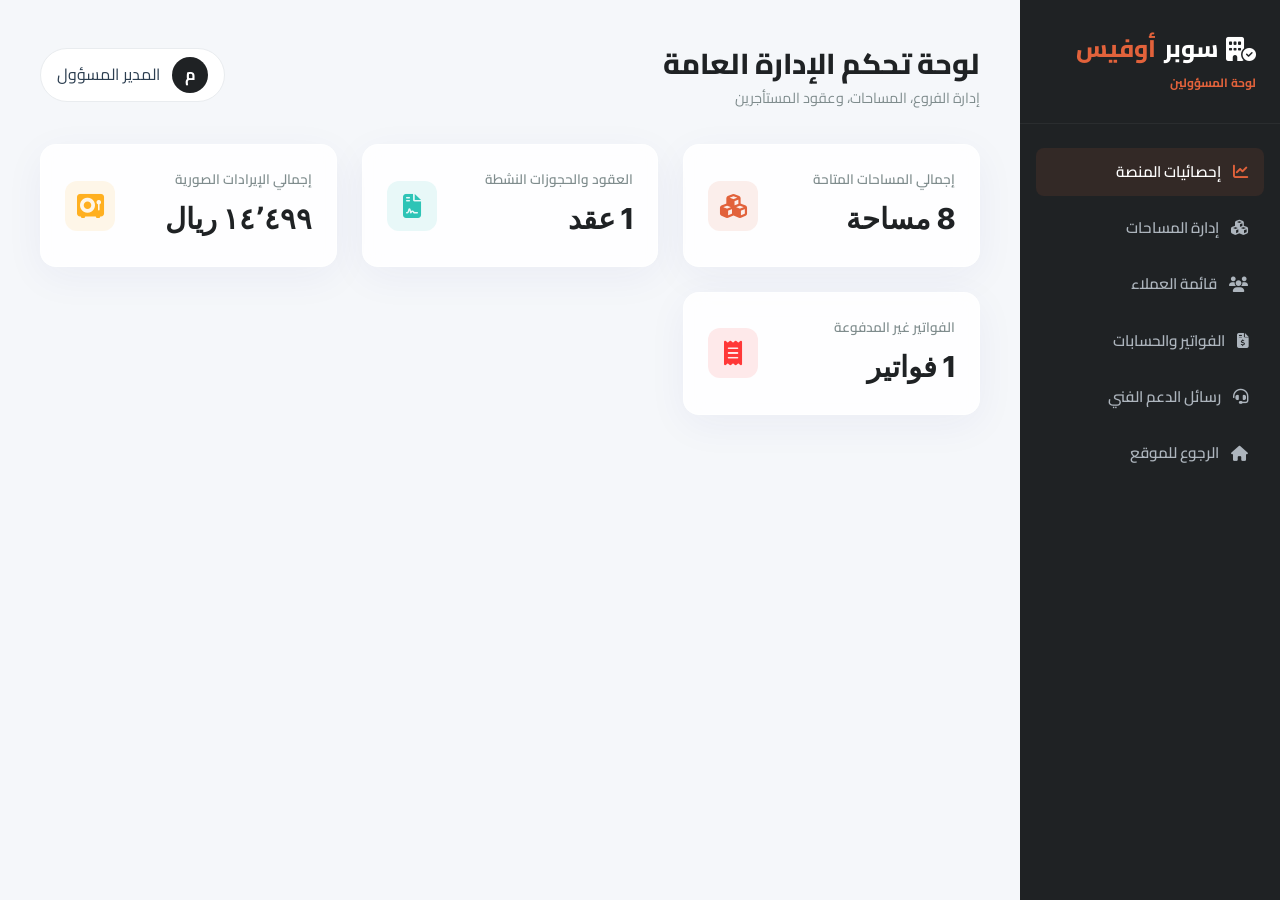
==== admin.html @ 2ca2e104 "Add files via upload" ====
<!DOCTYPE html>
<html lang="ar" dir="rtl">
<head>
    <meta charset="UTF-8">
    <meta name="viewport" content="width=device-width, initial-scale=1.0">
    <title>لوحة تحكم الإدارة | سوبر أوفيس</title>
    <!-- FontAwesome for Icons -->
    <link rel="stylesheet" href="https://cdnjs.cloudflare.com/ajax/libs/font-awesome/6.4.0/css/all.min.css">
    <!-- Custom Style Sheet -->
    <link rel="stylesheet" href="style.css">
</head>
<body>

    <div class="portal-container">
        <!-- Sidebar -->
        <aside class="sidebar">
            <div class="sidebar-brand">
                <a href="index.html" class="logo" style="color: var(--white);">
                    <i class="fa-solid fa-building-circle-check"></i>
                    سوبر <span style="color: var(--primary);">أوفيس</span>
                </a>
                <span style="font-size: 0.75rem; color: var(--primary); font-weight: 700; display: block; margin-top: 5px;">لوحة المسؤولين</span>
            </div>
            
            <div class="sidebar-menu">
                <div class="sidebar-link active" data-target="view-overview">
                    <i class="fa-solid fa-chart-line"></i>
                    <span>إحصائيات المنصة</span>
                </div>
                
                <div class="sidebar-link" data-target="view-spaces">
                    <i class="fa-solid fa-cubes"></i>
                    <span>إدارة المساحات</span>
                </div>
                
                <div class="sidebar-link" data-target="view-customers">
                    <i class="fa-solid fa-users"></i>
                    <span>قائمة العملاء</span>
                </div>
                
                <div class="sidebar-link" data-target="view-invoices">
                    <i class="fa-solid fa-file-invoice-dollar"></i>
                    <span>الفواتير والحسابات</span>
                </div>
                
                <div class="sidebar-link" data-target="view-support">
                    <i class="fa-solid fa-headset"></i>
                    <span>رسائل الدعم الفني</span>
                </div>
                
                <a href="index.html" class="sidebar-link">
                    <i class="fa-solid fa-house"></i>
                    <span>الرجوع للموقع</span>
                </a>
            </div>
        </aside>

        <!-- Main Content Area -->
        <main class="portal-content">
            <!-- Portal Header -->
            <header class="portal-header">
                <div class="portal-title">
                    <h1>لوحة تحكم الإدارة العامة</h1>
                    <p>إدارة الفروع، المساحات، وعقود المستأجرين</p>
                </div>
                
                <div class="user-profile-menu">
                    <div class="user-avatar" style="background-color: var(--dark-slate);">م</div>
                    <span>المدير المسؤول</span>
                </div>
            </header>

            <!-- VIEW: OVERVIEW -->
            <section class="portal-tab-view" id="view-overview">
                <!-- Stats Grid -->
                <div class="stats-grid">
                    <div class="glass-card stat-card">
                        <div class="stat-details">
                            <h5>إجمالي المساحات المتاحة</h5>
                            <h2 class="font-number" id="stat-total-spaces">0 مساحة</h2>
                        </div>
                        <div class="stat-icon primary">
                            <i class="fa-solid fa-cubes"></i>
                        </div>
                    </div>
                    
                    <div class="glass-card stat-card">
                        <div class="stat-details">
                            <h5>العقود والحجوزات النشطة</h5>
                            <h2 class="font-number" id="stat-active-bookings">0 عقد</h2>
                        </div>
                        <div class="stat-icon success">
                            <i class="fa-solid fa-file-contract"></i>
                        </div>
                    </div>
                    
                    <div class="glass-card stat-card">
                        <div class="stat-details">
                            <h5>إجمالي الإيرادات الصورية</h5>
                            <h2 class="font-number" id="stat-total-revenue">0 ريال</h2>
                        </div>
                        <div class="stat-icon warning">
                            <i class="fa-solid fa-vault"></i>
                        </div>
                    </div>
                    
                    <div class="glass-card stat-card">
                        <div class="stat-details">
                            <h5>الفواتير غير المدفوعة</h5>
                            <h2 class="font-number" id="stat-unpaid-count">0 فاتورة</h2>
                        </div>
                        <div class="stat-icon danger">
                            <i class="fa-solid fa-receipt"></i>
                        </div>
                    </div>
                </div>
            </section>

            <!-- VIEW: SPACES -->
            <section class="portal-tab-view" id="view-spaces" style="display: none;">
                <!-- Add New Space Form -->
                <div class="glass-card" style="margin-bottom: 30px;">
                    <h3><i class="fa-solid fa-circle-plus" style="color:var(--primary);"></i> إضافة مساحة أو مكتب جديد للفرع</h3>
                    <p style="color:var(--text-muted); font-size:0.9rem; margin-bottom:20px;">قم بإدخال بيانات المساحة وتحديد الفرع لتعرض فوراً للزوار لحجزها.</p>
                    
                    <form id="add-space-form">
                        <div style="display:grid; grid-template-columns: repeat(auto-fit, minmax(200px, 1fr)); gap:20px;">
                            <div class="form-group">
                                <label>اسم / رقم المكتب *</label>
                                <input type="text" class="form-control" id="space-name" placeholder="مثال: مكتب 10-A" required>
                            </div>
                            
                            <div class="form-group">
                                <label>الفرع التابع له *</label>
                                <select class="form-control" id="space-branch" required>
                                    <option value="1">فرع العارض</option>
                                    <option value="4">فرع السويدي</option>
                                    <option value="9">فرع الروضة</option>
                                </select>
                            </div>
                            
                            <div class="form-group">
                                <label>نوع المساحة *</label>
                                <select class="form-control" id="space-type" required>
                                    <option value="private-office">مكتب خاص</option>
                                    <option value="coworking-space">مساحة عمل مشترك</option>
                                    <option value="virtual-office">مكتب افتراضي</option>
                                    <option value="warehouse">مستودع</option>
                                </select>
                            </div>
                            
                            <div class="form-group">
                                <label>السعر بالريال *</label>
                                <input type="number" class="form-control font-number" id="space-price" placeholder="4500" required>
                            </div>
                            
                            <div class="form-group">
                                <label>دورة السعر *</label>
                                <select class="form-control" id="space-period" required>
                                    <option value="شهر">شهرياً</option>
                                    <option value="سنة">سنوياً</option>
                                    <option value="ساعة">بالساعة</option>
                                </select>
                            </div>
                            
                            <div class="form-group">
                                <label>سعة الأفراد *</label>
                                <input type="text" class="form-control" id="space-capacity" placeholder="مثال: 1 - 4 موظفين" required>
                            </div>
                        </div>
                        
                        <button type="submit" class="btn btn-primary" style="margin-top: 10px;"><i class="fa-solid fa-folder-plus"></i> إضافة المساحة وحفظها</button>
                    </form>
                </div>

                <!-- Existing Spaces List -->
                <div class="glass-card">
                    <h3 style="margin-bottom: 20px;">المساحات والمكاتب المسجلة حالياً</h3>
                    <div class="admin-spaces-grid" id="admin-spaces-grid-container">
                        <!-- Loaded dynamically -->
                    </div>
                </div>
            </section>

            <!-- VIEW: CUSTOMERS -->
            <section class="portal-tab-view" id="view-customers" style="display: none;">
                <div class="glass-card">
                    <h3>جدول عقود المستأجرين النشطة</h3>
                    <p style="color:var(--text-muted); font-size:0.9rem; margin-bottom:20px;">متابعة فترات العقود وتواريخ انتهائها وإجمالي قيمتها لكل عميل.</p>
                    
                    <div class="table-container">
                        <table class="custom-table">
                            <thead>
                                <tr>
                                    <th>رقم العقد</th>
                                    <th>العميل / الشركة</th>
                                    <th>نوع المساحة</th>
                                    <th>الفرع</th>
                                    <th>تاريخ البدء</th>
                                    <th>تاريخ الانتهاء</th>
                                    <th>إجمالي القيمة</th>
                                    <th>الحالة</th>
                                </tr>
                            </thead>
                            <tbody id="admin-bookings-table-body">
                                <!-- Loaded dynamically -->
                            </tbody>
                        </table>
                    </div>
                </div>
            </section>

            <!-- VIEW: INVOICES -->
            <section class="portal-tab-view" id="view-invoices" style="display: none;">
                <div class="glass-card">
                    <h3>إدارة فواتير العملاء</h3>
                    <p style="color:var(--text-muted); font-size:0.9rem; margin-bottom:20px;">عرض تقارير الفواتير المستحقة مع إمكانية تحويل الحالة يدوياً للدفع عند الاستلام نقداً.</p>
                    
                    <div class="table-container">
                        <table class="custom-table">
                            <thead>
                                <tr>
                                    <th>رقم الفاتورة</th>
                                    <th>العميل / الشركة</th>
                                    <th>البيان والتفاصيل</th>
                                    <th>القيمة المستحقة</th>
                                    <th>تاريخ الفاتورة</th>
                                    <th>تاريخ الاستحقاق</th>
                                    <th>الحالة</th>
                                    <th>الإجراء</th>
                                </tr>
                            </thead>
                            <tbody id="admin-invoices-table-body">
                                <!-- Loaded dynamically -->
                            </tbody>
                        </table>
                    </div>
                </div>
            </section>

            <!-- VIEW: SUPPORT -->
            <section class="portal-tab-view" id="view-support" style="display: none;">
                <div class="chat-wrapper">
                    <!-- Client Chat List -->
                    <div class="glass-card chat-sidebar">
                        <h4 style="margin-bottom: 15px;">استفسارات العملاء</h4>
                        <div id="admin-chat-list-container">
                            <!-- Loaded dynamically -->
                        </div>
                    </div>
                    
                    <!-- Selected Chat Window -->
                    <div class="chat-main">
                        <div class="chat-header">
                            <div class="user-avatar" style="background-color: var(--primary);"><i class="fa-solid fa-user"></i></div>
                            <div>
                                <h4 id="admin-chat-header-title">اختر عميل للرد على استفساره</h4>
                                <small id="admin-chat-header-subtitle">لا توجد محادثة نشطة حالياً</small>
                            </div>
                        </div>
                        
                        <div class="chat-messages" id="admin-chat-messages-container">
                            <p style="text-align:center; color:var(--text-muted); margin-top:20px;">يُرجى اختيار العميل من القائمة الجانبية للرد على طلباته.</p>
                        </div>
                        
                        <form id="admin-chat-send-form" class="chat-footer" style="display: none;">
                            <input type="text" class="form-control" id="admin-chat-input-text" placeholder="اكتب ردك هنا باسم الإدارة..." required autocomplete="off">
                            <button type="submit" class="btn btn-primary"><i class="fa-regular fa-paper-plane"></i> إرسال الرد</button>
                        </form>
                    </div>
                </div>
            </section>
        </main>
    </div>

    <!-- App Scripts Dependencies -->
    <script src="app.js"></script>
    <script>
        // Sidebar tab switching
        const sidebarLinks = document.querySelectorAll('.sidebar-link[data-target]');
        const tabViews = document.querySelectorAll('.portal-tab-view');
        
        let activeClientChatEmail = null;

        sidebarLinks.forEach(link => {
            link.addEventListener('click', function() {
                const target = this.getAttribute('data-target');
                switchTab(target);
            });
        });

        function switchTab(targetTabId) {
            sidebarLinks.forEach(link => {
                if (link.getAttribute('data-target') === targetTabId) {
                    link.classList.add('active');
                } else {
                    link.classList.remove('active');
                }
            });

            tabViews.forEach(view => {
                if (view.id === targetTabId) {
                    view.style.display = 'block';
                } else {
                    view.style.display = 'none';
                }
            });

            // Reload data
            if (targetTabId === 'view-overview') loadStatsOverview();
            if (targetTabId === 'view-spaces') loadSpacesList();
            if (targetTabId === 'view-customers') loadCustomersTable();
            if (targetTabId === 'view-invoices') loadInvoicesTable();
            if (targetTabId === 'view-support') loadSupportChats();
        }

        // Stats overview calculator
        function loadStatsOverview() {
            const spaces = DB.getSpaces();
            const bookings = DB.getBookings();
            const invoices = DB.getInvoices();
            
            const unpaid = invoices.filter(inv => inv.status === 'unpaid');
            const paid = invoices.filter(inv => inv.status === 'paid');
            const grossRevenue = paid.reduce((sum, inv) => sum + inv.amount, 0);

            document.getElementById('stat-total-spaces').textContent = `${spaces.length} مساحة`;
            document.getElementById('stat-active-bookings').textContent = `${bookings.length} عقد`;
            document.getElementById('stat-total-revenue').textContent = `${grossRevenue.toLocaleString('ar-SA')} ريال`;
            document.getElementById('stat-unpaid-count').textContent = `${unpaid.length} فواتير`;
        }

        // Add space form handler
        document.getElementById('add-space-form').addEventListener('submit', function(e) {
            e.preventDefault();
            
            const space = {
                name: document.getElementById('space-name').value.trim(),
                branchId: parseInt(document.getElementById('space-branch').value),
                type: document.getElementById('space-type').value,
                price: parseFloat(document.getElementById('space-price').value),
                pricePeriod: document.getElementById('space-period').value,
                capacity: document.getElementById('space-capacity').value.trim(),
                image: "https://superoffice.sa/uploads/offices/1721640105.webp" // Default dummy office image
            };

            DB.addSpace(space);
            alert(`تم إضافة المساحة "${space.name}" بنجاح وحفظها في قاعدة البيانات الصورية!`);
            
            // Clear inputs
            document.getElementById('space-name').value = '';
            document.getElementById('space-price').value = '';
            document.getElementById('space-capacity').value = '';
            
            loadSpacesList();
        });

        // Load spaces grid
        function loadSpacesList() {
            const spaces = DB.getSpaces();
            const branches = DB.getBranches();
            const container = document.getElementById('admin-spaces-grid-container');
            container.innerHTML = '';
            
            spaces.forEach(s => {
                const branchName = branches.find(b => b.id === s.branchId)?.name || 'فرع آخر';
                
                let typeName = s.type;
                if (s.type === 'private-office') typeName = 'مكتب خاص';
                if (s.type === 'coworking-space') typeName = 'عمل مشترك';
                if (s.type === 'virtual-office') typeName = 'مكتب افتراضي';
                if (s.type === 'warehouse') typeName = 'مستودع';
                
                const card = document.createElement('div');
                card.className = 'glass-card admin-space-card';
                card.innerHTML = `
                    <div class="delete-space-btn" onclick="deleteSpace('${s.id}')"><i class="fa-solid fa-trash-can"></i></div>
                    <img src="${s.image}" style="height:150px; width:100%; object-fit:cover; border-radius:10px; margin-bottom:15px;" alt="مكتب">
                    <h4 style="font-weight:700; margin-bottom:5px;">${s.name}</h4>
                    <p style="font-size:0.85rem; color:var(--text-muted); margin-bottom:10px;">
                        <i class="fa-solid fa-map-pin" style="color:var(--primary);"></i> ${branchName} | <i class="fa-solid fa-chair" style="color:var(--primary);"></i> ${s.capacity}
                    </p>
                    <div style="display:flex; justify-content:space-between; align-items:center;">
                        <span class="badge badge-success">${typeName}</span>
                        <strong class="font-number" style="color:var(--primary); font-size:1.1rem;">${s.price} ريال / ${s.pricePeriod}</strong>
                    </div>
                `;
                container.appendChild(card);
            });
        }

        window.deleteSpace = function(spaceId) {
            if (confirm('هل أنت متأكد من رغبتك في حذف هذا المكتب من فروع المنصة؟')) {
                DB.deleteSpace(spaceId);
                loadSpacesList();
            }
        };

        // Load Customers Contracts table
        function loadCustomersTable() {
            const bookings = DB.getBookings();
            const tbody = document.getElementById('admin-bookings-table-body');
            tbody.innerHTML = '';
            
            bookings.forEach(b => {
                const tr = document.createElement('tr');
                tr.innerHTML = `
                    <td class="font-number">${b.id}</td>
                    <td><strong>${b.clientName}</strong></td>
                    <td>${b.type}</td>
                    <td>${b.branch}</td>
                    <td class="font-number">${b.startDate}</td>
                    <td class="font-number">${b.endDate}</td>
                    <td class="font-number" style="font-weight:700;">${b.amount} ريال</td>
                    <td><span class="badge badge-success">${b.status}</span></td>
                `;
                tbody.appendChild(tr);
            });
        }

        // Load Invoices Overview table
        function loadInvoicesTable() {
            const invoices = DB.getInvoices();
            const tbody = document.getElementById('admin-invoices-table-body');
            tbody.innerHTML = '';
            
            invoices.forEach(inv => {
                const tr = document.createElement('tr');
                const isUnpaid = inv.status === 'unpaid';
                
                tr.innerHTML = `
                    <td class="font-number">${inv.id}</td>
                    <td><strong>${inv.clientName}</strong></td>
                    <td>${inv.type}</td>
                    <td class="font-number" style="font-weight:700;">${inv.amount} ريال</td>
                    <td class="font-number">${inv.date}</td>
                    <td class="font-number">${inv.dueDate}</td>
                    <td>
                        <span class="badge ${isUnpaid ? 'badge-danger' : 'badge-success'}">
                            ${isUnpaid ? 'غير مدفوعة' : 'مدفوعة'}
                        </span>
                    </td>
                    <td>
                        ${isUnpaid ? `<button class="btn btn-outline btn-sm" onclick="markPaid('${inv.id}')"><i class="fa-solid fa-check"></i> تأكيد السداد</button>` : `<span style="color:var(--success); font-weight:600;"><i class="fa-solid fa-circle-check"></i> مدفوعة بالكامل</span>`}
                    </td>
                `;
                tbody.appendChild(tr);
            });
        }

        window.markPaid = function(invoiceId) {
            DB.updateInvoiceStatus(invoiceId, 'paid');
            alert(`تم تحويل حالة الفاتورة ${invoiceId} بنجاح إلى مدفوعة!`);
            loadInvoicesTable();
        };

        // Support chats logic
        const chatListContainer = document.getElementById('admin-chat-list-container');
        const chatMessagesContainer = document.getElementById('admin-chat-messages-container');
        const chatSendForm = document.getElementById('admin-chat-send-form');
        const chatInputText = document.getElementById('admin-chat-input-text');
        const chatHeaderTitle = document.getElementById('admin-chat-header-title');
        const chatHeaderSubtitle = document.getElementById('admin-chat-header-subtitle');

        function loadSupportChats() {
            const chats = DB.getChats();
            chatListContainer.innerHTML = '';
            
            chats.forEach(chat => {
                const item = document.createElement('div');
                item.className = `chat-user-item ${activeClientChatEmail === chat.clientEmail ? 'active' : ''}`;
                item.onclick = () => selectChat(chat.clientEmail, chat.clientName);
                
                const lastMsg = chat.messages[chat.messages.length - 1];
                const textPreview = lastMsg ? lastMsg.text : 'لا توجد رسائل';
                
                item.innerHTML = `
                    <div class="user-avatar" style="background-color: var(--primary); color:white;">${chat.clientName.charAt(0)}</div>
                    <div class="chat-user-info">
                        <h4>${chat.clientName}</h4>
                        <p>${textPreview}</p>
                    </div>
                `;
                chatListContainer.appendChild(item);
            });
        }

        function selectChat(email, name) {
            activeClientChatEmail = email;
            chatHeaderTitle.textContent = name;
            chatHeaderSubtitle.innerHTML = `<span style="color:var(--success); font-weight:600;"><i class="fa-solid fa-circle"></i> متصل للتراسل</span>`;
            chatSendForm.style.display = 'flex';
            
            loadSupportChats(); // rerender sidebar list to reflect active class
            renderChatMessages();
        }

        function renderChatMessages() {
            const chats = DB.getChats();
            const chat = chats.find(c => c.clientEmail === activeClientChatEmail);
            
            chatMessagesContainer.innerHTML = '';
            
            if (!chat || chat.messages.length === 0) return;
            
            chat.messages.forEach(msg => {
                const bubble = document.createElement('div');
                // sender is admin -> sent, client -> received (since we are admin now!)
                bubble.className = `chat-bubble ${msg.sender === 'admin' ? 'sent' : 'received'}`;
                
                const timeFormatted = new Date(msg.time).toLocaleTimeString('ar-SA', { hour: '2-digit', minute: '2-digit' });
                bubble.innerHTML = `
                    <span>${msg.text}</span>
                    <span class="chat-time">${timeFormatted}</span>
                `;
                chatMessagesContainer.appendChild(bubble);
            });
            
            chatMessagesContainer.scrollTop = chatMessagesContainer.scrollHeight;
        }

        chatSendForm.addEventListener('submit', function(e) {
            e.preventDefault();
            const text = chatInputText.value.trim();
            if (!text || !activeClientChatEmail) return;
            
            DB.sendChatMessage(activeClientChatEmail, text, 'admin');
            chatInputText.value = '';
            renderChatMessages();
            loadSupportChats();
        });

        // Initial Load
        loadStatsOverview();
    </script>
</body>
</html>
---- style.css ----
/* Cairo and Inter Font Import */
@import url('https://fonts.googleapis.com/css2?family=Cairo:wght@300;400;600;700;800&family=Inter:wght@300;400;500;600;700&display=swap');

/* CSS Variables */
:root {
    --primary: #E2623B;
    --primary-hover: #C54E28;
    --dark-slate: #1F2224;
    --dark-matte: #151819;
    --light-bg: #F5F7FA;
    --white: #FFFFFF;
    --grey-50: #FAFBFB;
    --grey-100: #F1F3F5;
    --grey-200: #E9ECEF;
    --grey-300: #DEE2E6;
    --grey-500: #ADB5BD;
    --grey-700: #495057;
    --text-main: #2C3E50;
    --text-muted: #7F8C8D;
    
    /* Availability status colors */
    --success: #2EC4B6;
    --success-bg: rgba(46, 196, 182, 0.1);
    --danger: #FF3838;
    --danger-bg: rgba(255, 56, 56, 0.1);
    --warning: #FFB020;
    --warning-bg: rgba(255, 176, 32, 0.1);
    
    /* Glassmorphism Styles */
    --glass-bg: rgba(255, 255, 255, 0.85);
    --glass-border: rgba(255, 255, 255, 0.5);
    --glass-shadow: 0 10px 40px 0 rgba(31, 38, 135, 0.05);
    
    /* Advanced shadow & glowing styles */
    --card-shadow: 0 8px 30px rgba(0, 0, 0, 0.03);
    --primary-glow: 0 0 20px rgba(226, 98, 59, 0.2);
    --transition: all 0.4s cubic-bezier(0.16, 1, 0.3, 1);
}

/* Reset and Global Styles */
* {
    margin: 0;
    padding: 0;
    box-sizing: border-box;
    font-family: 'Cairo', 'Inter', sans-serif;
}

body {
    background-color: var(--light-bg);
    color: var(--text-main);
    line-height: 1.6;
    overflow-x: hidden;
}

a {
    text-decoration: none;
    color: inherit;
    transition: var(--transition);
}

ul {
    list-style: none;
}

img {
    max-width: 100%;
    height: auto;
    display: block;
}

/* Typography Helpers */
.font-number {
    font-family: 'Inter', sans-serif;
}

/* Container */
.container {
    width: 100%;
    max-width: 1200px;
    margin: 0 auto;
    padding: 0 20px;
}

/* Glassmorphism Card Style */
.glass-card {
    background: var(--glass-bg);
    backdrop-filter: blur(12px);
    -webkit-backdrop-filter: blur(12px);
    border: 1px solid var(--glass-border);
    box-shadow: var(--glass-shadow);
    border-radius: 16px;
    padding: 24px;
    transition: var(--transition);
    position: relative;
    overflow: hidden;
}

.glass-card::before {
    content: '';
    position: absolute;
    top: 0;
    right: 0;
    width: 100%;
    height: 3px;
    background: linear-gradient(90deg, transparent, var(--primary), transparent);
    transform: translateX(100%);
    transition: var(--transition);
}

.glass-card:hover::before {
    transform: translateX(-100%);
}

.glass-card:hover {
    transform: translateY(-8px);
    box-shadow: 0 20px 45px 0 rgba(31, 38, 135, 0.08);
    border-color: rgba(226, 98, 59, 0.15);
}

/* Buttons */
.btn {
    display: inline-flex;
    align-items: center;
    justify-content: center;
    padding: 12px 24px;
    border-radius: 10px;
    font-weight: 600;
    cursor: pointer;
    transition: var(--transition);
    border: none;
    font-size: 0.95rem;
    gap: 8px;
    position: relative;
    overflow: hidden;
}

.btn-primary {
    background-color: var(--primary);
    color: var(--white);
    box-shadow: var(--primary-glow);
}

.btn-primary:hover {
    background-color: var(--primary-hover);
    transform: translateY(-2px);
    box-shadow: 0 10px 25px rgba(226, 98, 59, 0.35);
}

.btn-outline {
    background-color: transparent;
    color: var(--primary);
    border: 2px solid var(--primary);
}

.btn-outline:hover {
    background-color: var(--primary);
    color: var(--white);
    transform: translateY(-2px);
    box-shadow: var(--primary-glow);
}

.btn-sm {
    padding: 8px 16px;
    font-size: 0.85rem;
    border-radius: 8px;
}

.btn-danger {
    background-color: var(--danger);
    color: var(--white);
}

.btn-danger:hover {
    background-color: #d62828;
}

/* Input Fields */
.form-group {
    margin-bottom: 20px;
}

.form-group label {
    display: block;
    margin-bottom: 8px;
    font-weight: 600;
    font-size: 0.9rem;
    color: var(--dark-slate);
}

.form-control {
    width: 100%;
    padding: 12px 16px;
    border-radius: 10px;
    border: 1px solid var(--grey-300);
    background-color: var(--white);
    color: var(--text-main);
    font-size: 0.95rem;
    transition: var(--transition);
}

.form-control:focus {
    outline: none;
    border-color: var(--primary);
    box-shadow: 0 0 0 3px rgba(226, 98, 59, 0.15);
}

/* Badges */
.badge {
    display: inline-flex;
    align-items: center;
    padding: 4px 10px;
    border-radius: 20px;
    font-size: 0.8rem;
    font-weight: 700;
    gap: 5px;
}

.badge-success {
    background-color: var(--success-bg);
    color: var(--success);
}

.badge-danger {
    background-color: var(--danger-bg);
    color: var(--danger);
}

.badge-warning {
    background-color: var(--warning-bg);
    color: var(--warning);
}

/* ==================== Public Website Styles ==================== */

/* Header / Navigation */
.main-header {
    background-color: rgba(255, 255, 255, 0.9);
    backdrop-filter: blur(10px);
    border-bottom: 1px solid var(--grey-200);
    position: sticky;
    top: 0;
    z-index: 1000;
    box-shadow: 0 2px 15px rgba(0,0,0,0.02);
}

.nav-container {
    display: flex;
    justify-content: space-between;
    align-items: center;
    height: 80px;
}

.logo {
    font-size: 1.5rem;
    font-weight: 800;
    color: var(--dark-slate);
    display: flex;
    align-items: center;
    gap: 8px;
}

.logo span {
    color: var(--primary);
}

.nav-menu {
    display: flex;
    align-items: center;
    gap: 30px;
}

.nav-item {
    font-weight: 600;
    font-size: 0.95rem;
    color: var(--text-main);
    padding: 8px 0;
    border-bottom: 2px solid transparent;
}

.nav-item:hover, .nav-item.active {
    color: var(--primary);
    border-bottom-color: var(--primary);
}

.nav-actions {
    display: flex;
    align-items: center;
    gap: 15px;
}

/* Mobile Nav Toggle */
.mobile-nav-toggle {
    display: none;
    font-size: 1.5rem;
    cursor: pointer;
    color: var(--dark-slate);
}

/* Hero Section */
.hero-section {
    padding: 120px 0 80px 0;
    background: radial-gradient(circle at 10% 20%, rgba(226, 98, 59, 0.06) 0%, rgba(255, 255, 255, 0) 90%);
    position: relative;
    overflow: hidden;
}

.hero-grid {
    display: grid;
    grid-template-columns: 1.1fr 0.9fr;
    gap: 40px;
    align-items: center;
}

.hero-content h1 {
    font-size: 3.2rem;
    font-weight: 800;
    line-height: 1.25;
    color: var(--dark-slate);
    margin-bottom: 20px;
}

.hero-content h1 span {
    color: var(--primary);
}

.hero-content p {
    font-size: 1.15rem;
    color: var(--text-muted);
    margin-bottom: 35px;
    max-width: 550px;
}

.hero-btns {
    display: flex;
    gap: 15px;
}

.hero-image-wrapper {
    position: relative;
    border-radius: 24px;
    overflow: hidden;
    box-shadow: 0 30px 60px rgba(0,0,0,0.08);
    border: 4px solid var(--white);
}

.hero-image-wrapper img {
    width: 100%;
    height: 420px;
    object-fit: cover;
    transition: var(--transition);
}

.hero-image-wrapper:hover img {
    transform: scale(1.05);
}

/* Section Title */
.sec-title {
    text-align: center;
    margin-bottom: 60px;
}

.sec-title h6 {
    color: var(--primary);
    font-size: 1.05rem;
    font-weight: 700;
    text-transform: uppercase;
    letter-spacing: 1.5px;
    margin-bottom: 10px;
}

.sec-title h2 {
    font-size: 2.4rem;
    font-weight: 800;
    color: var(--dark-slate);
}

/* About Us Section */
.about-section {
    padding: 80px 0;
    background-color: var(--white);
}

.about-grid {
    display: grid;
    grid-template-columns: 1fr 1fr;
    gap: 60px;
    align-items: center;
}

.about-features {
    display: grid;
    grid-template-columns: 1fr 1fr;
    gap: 20px;
    margin-top: 30px;
}

.about-feature-item {
    display: flex;
    align-items: center;
    gap: 12px;
    font-weight: 600;
    color: var(--dark-slate);
}

.about-feature-item i {
    color: var(--primary);
    font-size: 1.2rem;
}

/* Achievements Section */
.achievements-section {
    padding: 80px 0;
    background: linear-gradient(135deg, var(--dark-slate) 0%, var(--dark-matte) 100%);
    color: var(--white);
}

.achievements-grid {
    display: grid;
    grid-template-columns: repeat(auto-fit, minmax(220px, 1fr));
    gap: 30px;
}

.achievement-card {
    text-align: center;
    padding: 40px 20px;
    background: rgba(255, 255, 255, 0.03);
    border: 1px solid rgba(255, 255, 255, 0.06);
    border-radius: 20px;
    transition: var(--transition);
}

.achievement-card:hover {
    transform: translateY(-8px);
    background: rgba(255, 255, 255, 0.05);
    border-color: rgba(226, 98, 59, 0.3);
    box-shadow: 0 15px 40px rgba(0,0,0,0.2);
}

.achievement-icon {
    font-size: 2.2rem;
    color: var(--primary);
    margin-bottom: 15px;
    display: inline-block;
    text-shadow: 0 0 10px rgba(226, 98, 59, 0.3);
}

.achievement-number {
    font-size: 2.8rem;
    font-weight: 800;
    line-height: 1;
    margin-bottom: 10px;
    color: var(--white);
}

.achievement-card h4 {
    font-size: 1.15rem;
    font-weight: 700;
    margin-bottom: 5px;
}

.achievement-card p {
    color: var(--grey-500);
    font-size: 0.85rem;
}

/* Client Logo Slider Section */
.logo-slider-section {
    padding: 50px 0;
    background-color: var(--white);
    border-top: 1px solid var(--grey-100);
    border-bottom: 1px solid var(--grey-100);
}

.logo-slider {
    overflow: hidden;
    white-space: nowrap;
    position: relative;
    width: 100%;
}

.logo-slider::before, .logo-slider::after {
    content: "";
    height: 100%;
    position: absolute;
    width: 100px;
    z-index: 2;
    pointer-events: none;
}

.logo-slider::before {
    left: 0;
    background: linear-gradient(to right, rgba(255,255,255,1) 0%, rgba(255,255,255,0) 100%);
}

.logo-slider::after {
    right: 0;
    background: linear-gradient(to left, rgba(255,255,255,1) 0%, rgba(255,255,255,0) 100%);
}

.logo-slide-track {
    display: inline-flex;
    gap: 80px;
    align-items: center;
    animation: scrollLogos 25s linear infinite;
    width: max-content;
}

@keyframes scrollLogos {
    0% { transform: translateX(0); }
    100% { transform: translateX(50%); }
}

.logo-item {
    display: flex;
    align-items: center;
    justify-content: center;
    width: 140px;
    height: 60px;
    transition: var(--transition);
}

.logo-item:hover {
    transform: scale(1.05);
}

.logo-item i {
    font-size: 1.8rem;
}

/* ==================== Logo Img Styles ==================== */
.logo-img {
    max-height: 100%;
    max-width: 100%;
    object-fit: contain;
    filter: grayscale(100%) brightness(0.9);
    opacity: 0.6;
    transition: var(--transition);
}

.logo-item:hover .logo-img {
    filter: grayscale(0%) brightness(1);
    opacity: 1;
    transform: scale(1.08);
}

/* ==================== Branches Section Styles ==================== */
.branches-grid {
    display: grid;
    grid-template-columns: repeat(auto-fit, minmax(320px, 1fr));
    gap: 30px;
    margin-bottom: 50px;
    clear: both;
}

.branch-card {
    padding: 0;
    overflow: hidden;
    background: var(--white);
    border-radius: 16px;
    box-shadow: var(--card-shadow);
}

.branch-img {
    height: 220px;
    width: 100%;
    object-fit: cover;
    transition: var(--transition);
}

.branch-card:hover .branch-img {
    transform: scale(1.05);
}

.branch-info {
    padding: 24px;
}

.branch-info h3 {
    font-size: 1.3rem;
    font-weight: 800;
    margin-bottom: 15px;
    color: var(--dark-slate);
}

.branch-detail {
    display: flex;
    align-items: flex-start;
    gap: 12px;
    color: var(--text-muted);
    font-size: 0.9rem;
    margin-bottom: 12px;
}

.branch-detail i {
    color: var(--primary);
    margin-top: 4px;
}

.branch-map {
    width: 100%;
    height: 180px;
    border: none;
    border-radius: 10px;
    margin-top: 15px;
}

/* Search and Filters Layout */
.search-section {
    padding: 80px 0;
}

.search-layout {
    display: grid;
    grid-template-columns: 300px 1fr;
    gap: 40px;
}

.search-filters-box {
    height: fit-content;
    position: sticky;
    top: 100px;
}

.filters-header {
    display: flex;
    justify-content: space-between;
    align-items: center;
    margin-bottom: 25px;
    border-bottom: 1px solid var(--grey-200);
    padding-bottom: 15px;
}

.filters-header h3 {
    font-size: 1.2rem;
    font-weight: 700;
}

.filters-header span {
    color: var(--primary);
    font-size: 0.85rem;
    font-weight: 600;
    cursor: pointer;
}

.filter-group {
    margin-bottom: 25px;
}

.filter-group h4 {
    font-size: 0.95rem;
    font-weight: 700;
    margin-bottom: 12px;
    color: var(--dark-slate);
}

.filter-checkbox-list {
    display: flex;
    flex-direction: column;
    gap: 10px;
}

.filter-checkbox-label {
    display: flex;
    align-items: center;
    gap: 10px;
    font-size: 0.9rem;
    color: var(--text-main);
    cursor: pointer;
}

.filter-checkbox-label input {
    width: 16px;
    height: 16px;
    accent-color: var(--primary);
}

.search-results-header {
    display: flex;
    justify-content: space-between;
    align-items: center;
    margin-bottom: 30px;
}

.search-results-grid {
    display: grid;
    grid-template-columns: repeat(auto-fit, minmax(280px, 1fr));
    gap: 25px;
}

.space-search-card {
    padding: 0;
    overflow: hidden;
    display: flex;
    flex-direction: column;
    height: 100%;
}

.space-card-img-wrapper {
    position: relative;
    height: 180px;
}

.space-card-img-wrapper img {
    width: 100%;
    height: 100%;
    object-fit: cover;
}

.space-card-status-badge {
    position: absolute;
    top: 15px;
    right: 15px;
}

.space-card-body {
    padding: 20px;
    flex-grow: 1;
    display: flex;
    flex-direction: column;
}

.space-card-body h3 {
    font-size: 1.15rem;
    font-weight: 700;
    margin-bottom: 8px;
    color: var(--dark-slate);
}

.space-card-meta {
    display: flex;
    align-items: center;
    gap: 15px;
    color: var(--text-muted);
    font-size: 0.85rem;
    margin-bottom: 15px;
}

.space-card-meta-item {
    display: flex;
    align-items: center;
    gap: 6px;
}

.space-card-meta-item i {
    color: var(--primary);
}

.space-card-price-row {
    display: flex;
    justify-content: space-between;
    align-items: center;
    margin-top: auto;
    border-top: 1px solid var(--grey-100);
    padding-top: 15px;
}

.space-card-price {
    font-size: 1.2rem;
    font-weight: 800;
    color: var(--primary);
}

.space-card-price span {
    font-size: 0.8rem;
    color: var(--text-muted);
    font-weight: 500;
}

/* ==================== FAQ Accordion Styles ==================== */
.faq-section {
    padding: 80px 0;
}

.faq-container {
    max-width: 800px;
    margin: 0 auto;
}

.accordion-item.glass-card {
    padding: 0;
    margin-bottom: 18px;
    border-radius: 14px;
    border: 1px solid var(--grey-200);
}

.accordion-item:hover {
    border-color: rgba(226, 98, 59, 0.25);
    box-shadow: 0 12px 25px rgba(0, 0, 0, 0.05);
    transform: translateY(-2px);
}

.accordion-title {
    display: flex;
    justify-content: space-between;
    align-items: center;
    padding: 20px 24px;
    cursor: pointer;
    font-size: 1.05rem;
    font-weight: 700;
    color: var(--dark-slate);
    transition: var(--transition);
    user-select: none;
}

.accordion-title i {
    font-size: 0.95rem;
    color: var(--text-muted);
    transition: transform 0.3s cubic-bezier(0.16, 1, 0.3, 1);
}

.accordion-item.active {
    border-color: rgba(226, 98, 59, 0.4);
    box-shadow: 0 15px 35px rgba(226, 98, 59, 0.08);
}

.accordion-item.active .accordion-title {
    color: var(--primary);
    background-color: rgba(226, 98, 59, 0.02);
}

.accordion-item.active .accordion-title i {
    color: var(--primary);
    transform: rotate(180deg);
}

.accordion-content {
    max-height: 0;
    opacity: 0;
    overflow: hidden;
    transition: max-height 0.4s cubic-bezier(0.16, 1, 0.3, 1), opacity 0.3s ease;
    background-color: var(--white);
    padding: 0 24px;
}

.accordion-item.active .accordion-content {
    max-height: 200px; /* arbitrary height to slide down */
    opacity: 1;
    padding: 0 24px 24px 24px;
}

.accordion-content p {
    font-size: 0.95rem;
    color: var(--text-main);
    line-height: 1.7;
    border-top: 1px dashed var(--grey-200);
    padding-top: 15px;
}

/* ==================== Premium Footer Styles ==================== */
.main-footer {
    background-color: var(--dark-slate);
    color: var(--grey-300);
    position: relative;
    overflow: hidden;
    padding-top: 80px;
    border-top: 4px solid var(--primary);
}

.main-footer::before {
    content: '';
    position: absolute;
    top: 0;
    left: 0;
    right: 0;
    height: 150px;
    background: linear-gradient(180deg, rgba(226, 98, 59, 0.05) 0%, transparent 100%);
    pointer-events: none;
}

.footer-grid {
    display: grid;
    grid-template-columns: 1.5fr 1fr 1fr;
    gap: 50px;
    margin-bottom: 60px;
}

.footer-widget h3 {
    color: var(--white);
    font-size: 1.3rem;
    font-weight: 800;
    margin-bottom: 25px;
    position: relative;
    display: inline-block;
    padding-bottom: 10px;
}

.footer-widget h3::after {
    content: '';
    position: absolute;
    bottom: 0;
    right: 0;
    width: 40px;
    height: 3px;
    background-color: var(--primary);
    border-radius: 2px;
}

.footer-widget p {
    color: var(--grey-500);
    font-size: 0.95rem;
    line-height: 1.8;
}

.footer-social-icons {
    margin-top: 25px;
    display: flex;
    gap: 12px;
}

.footer-social-link {
    width: 42px;
    height: 42px;
    border-radius: 50%;
    background-color: rgba(255, 255, 255, 0.05);
    border: 1px solid rgba(255, 255, 255, 0.1);
    color: var(--grey-300);
    display: flex;
    align-items: center;
    justify-content: center;
    font-size: 1.1rem;
    transition: var(--transition);
}

.footer-social-link:hover {
    background-color: var(--primary);
    color: var(--white);
    border-color: var(--primary);
    transform: translateY(-3px);
    box-shadow: var(--primary-glow);
}

.footer-links {
    display: flex;
    flex-direction: column;
    gap: 15px;
}

.footer-links li a {
    color: var(--grey-500);
    font-size: 0.95rem;
    display: inline-flex;
    align-items: center;
    gap: 8px;
    transition: var(--transition);
}

.footer-links li a::before {
    content: '\f104'; /* FontAwesome Angle Left */
    font-family: 'Font Awesome 6 Free';
    font-weight: 900;
    font-size: 0.8rem;
    color: var(--grey-500);
    transition: var(--transition);
}

.footer-links li a:hover {
    color: var(--primary);
    transform: translateX(-5px);
}

.footer-links li a:hover::before {
    color: var(--primary);
}

.footer-contact {
    display: flex;
    flex-direction: column;
    gap: 20px;
}

.footer-contact-item {
    display: flex;
    align-items: flex-start;
    gap: 15px;
}

.footer-contact-item i {
    width: 36px;
    height: 36px;
    border-radius: 8px;
    background-color: rgba(226, 98, 59, 0.1);
    color: var(--primary);
    display: flex;
    align-items: center;
    justify-content: center;
    font-size: 1rem;
    flex-shrink: 0;
}

.footer-contact-text h5 {
    color: var(--white);
    font-size: 0.85rem;
    font-weight: 700;
    margin-bottom: 4px;
}

.footer-contact-text span, .footer-contact-text a {
    color: var(--grey-500);
    font-size: 0.9rem;
    transition: var(--transition);
}

.footer-contact-text a:hover {
    color: var(--primary);
}

.footer-bottom {
    border-top: 1px solid rgba(255, 255, 255, 0.05);
    padding: 30px 0;
    text-align: center;
}

.footer-bottom p {
    color: var(--grey-500);
    font-size: 0.9rem;
}

@media (max-width: 768px) {
    .footer-grid {
        grid-template-columns: 1fr;
        gap: 40px;
    }
}

/* ==================== Portals Layout (Client & Admin) ==================== */

.portal-container {
    display: flex;
    min-height: 100vh;
}

/* Sidebar */
.sidebar {
    width: 260px;
    background-color: var(--dark-slate);
    color: var(--grey-500);
    display: flex;
    flex-direction: column;
    position: fixed;
    top: 0;
    bottom: 0;
    right: 0;
    z-index: 100;
    transition: var(--transition);
}

.sidebar-brand {
    padding: 30px 24px;
    border-bottom: 1px solid rgba(255,255,255,0.05);
}

.sidebar-brand .logo {
    color: var(--white) !important;
}

.sidebar-menu {
    padding: 24px 16px;
    flex-grow: 1;
    display: flex;
    flex-direction: column;
    gap: 8px;
}

.sidebar-link {
    display: flex;
    align-items: center;
    gap: 12px;
    padding: 12px 16px;
    border-radius: 8px;
    font-weight: 600;
    font-size: 0.95rem;
    color: var(--grey-500);
    transition: var(--transition);
    cursor: pointer;
}

.sidebar-link:hover, .sidebar-link.active {
    background-color: rgba(226, 98, 59, 0.1);
    color: var(--white);
}

.sidebar-link.active i {
    color: var(--primary);
}

.sidebar-logout {
    margin-top: auto;
    border-top: 1px solid rgba(255,255,255,0.05);
    padding-top: 15px;
}

/* Main Content Area */
.portal-content {
    margin-right: 260px;
    flex-grow: 1;
    padding: 40px;
    background-color: var(--light-bg);
    min-height: 100vh;
    transition: var(--transition);
}

/* Header inside portal */
.portal-header {
    display: flex;
    justify-content: space-between;
    align-items: center;
    margin-bottom: 35px;
}

.portal-title h1 {
    font-size: 1.8rem;
    font-weight: 800;
    color: var(--dark-slate);
}

.portal-title p {
    font-size: 0.9rem;
    color: var(--text-muted);
}

.user-profile-menu {
    display: flex;
    align-items: center;
    gap: 12px;
    background-color: var(--white);
    padding: 8px 16px;
    border-radius: 30px;
    border: 1px solid var(--grey-200);
}

.user-avatar {
    width: 36px;
    height: 36px;
    border-radius: 50%;
    background-color: var(--primary);
    color: var(--white);
    display: flex;
    align-items: center;
    justify-content: center;
    font-weight: 700;
}

/* Grid of widgets / Stats Cards */
.stats-grid {
    display: grid;
    grid-template-columns: repeat(auto-fit, minmax(240px, 1fr));
    gap: 25px;
    margin-bottom: 40px;
}

.stat-card {
    display: flex;
    align-items: center;
    justify-content: space-between;
}

.stat-details h5 {
    color: var(--text-muted);
    font-size: 0.85rem;
    font-weight: 600;
    margin-bottom: 5px;
}

.stat-details h2 {
    font-size: 1.8rem;
    font-weight: 800;
    color: var(--dark-slate);
}

.stat-icon {
    width: 50px;
    height: 50px;
    border-radius: 12px;
    display: flex;
    align-items: center;
    justify-content: center;
    font-size: 1.5rem;
}

.stat-icon.primary {
    background-color: rgba(226, 98, 59, 0.1);
    color: var(--primary);
}

.stat-icon.success {
    background-color: var(--success-bg);
    color: var(--success);
}

.stat-icon.warning {
    background-color: var(--warning-bg);
    color: var(--warning);
}

.stat-icon.danger {
    background-color: var(--danger-bg);
    color: var(--danger);
}

/* Custom Table Design */
.table-container {
    overflow-x: auto;
    margin-top: 15px;
}

.custom-table {
    width: 100%;
    border-collapse: collapse;
    text-align: right;
}

.custom-table th {
    background-color: var(--grey-100);
    color: var(--dark-slate);
    font-weight: 700;
    font-size: 0.85rem;
    padding: 14px 20px;
    border-bottom: 2px solid var(--grey-200);
}

.custom-table td {
    padding: 16px 20px;
    border-bottom: 1px solid var(--grey-200);
    font-size: 0.9rem;
    color: var(--text-main);
}

.custom-table tbody tr:hover {
    background-color: rgba(0, 0, 0, 0.01);
}

/* Chat Module Styles */
.chat-wrapper {
    display: grid;
    grid-template-columns: 300px 1fr;
    gap: 25px;
    height: calc(100vh - 200px);
    min-height: 500px;
}

.chat-sidebar {
    border-left: 1px solid var(--grey-200);
    padding-left: 15px;
    display: flex;
    flex-direction: column;
    height: 100%;
    overflow-y: auto;
}

.chat-user-item {
    padding: 12px 16px;
    border-radius: 10px;
    cursor: pointer;
    transition: var(--transition);
    margin-bottom: 8px;
    display: flex;
    align-items: center;
    gap: 12px;
    border: 1px solid transparent;
}

.chat-user-item:hover, .chat-user-item.active {
    background-color: var(--grey-100);
    border-color: var(--grey-200);
}

.chat-user-item.active {
    border-right: 4px solid var(--primary);
}

.chat-user-info h4 {
    font-size: 0.9rem;
    font-weight: 700;
    color: var(--dark-slate);
}

.chat-user-info p {
    font-size: 0.75rem;
    color: var(--text-muted);
    white-space: nowrap;
    overflow: hidden;
    text-overflow: ellipsis;
    max-width: 180px;
}

.chat-main {
    display: flex;
    flex-direction: column;
    height: 100%;
    background-color: var(--white);
    border-radius: 16px;
    border: 1px solid var(--grey-200);
    overflow: hidden;
}

.chat-header {
    padding: 18px 24px;
    border-bottom: 1px solid var(--grey-200);
    display: flex;
    align-items: center;
    gap: 12px;
}

.chat-header h4 {
    font-size: 1rem;
    font-weight: 700;
}

.chat-messages {
    flex-grow: 1;
    padding: 24px;
    overflow-y: auto;
    display: flex;
    flex-direction: column;
    gap: 15px;
    background-color: #FAFBFB;
}

.chat-bubble {
    max-width: 70%;
    padding: 12px 16px;
    border-radius: 14px;
    font-size: 0.9rem;
    position: relative;
    animation: bubbleIn 0.25s ease-out;
}

@keyframes bubbleIn {
    from { opacity: 0; transform: translateY(10px); }
    to { opacity: 1; transform: translateY(0); }
}

.chat-bubble.sent {
    background-color: var(--primary);
    color: var(--white);
    align-self: flex-start;
    border-top-right-radius: 2px;
}

.chat-bubble.received {
    background-color: var(--grey-200);
    color: var(--dark-slate);
    align-self: flex-end;
    border-top-left-radius: 2px;
}

.chat-time {
    font-size: 0.7rem;
    margin-top: 5px;
    display: block;
    text-align: left;
    opacity: 0.7;
}

.chat-bubble.received .chat-time {
    text-align: right;
}

.chat-footer {
    padding: 15px 20px;
    border-top: 1px solid var(--grey-200);
    display: flex;
    gap: 12px;
}

.chat-footer input {
    flex-grow: 1;
}

/* Modals */
.modal {
    position: fixed;
    top: 0;
    left: 0;
    right: 0;
    bottom: 0;
    background-color: rgba(0,0,0,0.5);
    z-index: 2000;
    display: flex;
    align-items: center;
    justify-content: center;
    opacity: 0;
    pointer-events: none;
    transition: var(--transition);
}

.modal.active {
    opacity: 1;
    pointer-events: auto;
}

.modal-content {
    background-color: var(--white);
    border-radius: 16px;
    width: 100%;
    max-width: 500px;
    padding: 30px;
    box-shadow: 0 15px 50px rgba(0,0,0,0.15);
    transform: scale(0.9);
    transition: var(--transition);
}

.modal.active .modal-content {
    transform: scale(1);
}

.modal-header {
    display: flex;
    justify-content: space-between;
    align-items: center;
    margin-bottom: 20px;
}

.modal-header h3 {
    font-size: 1.3rem;
    font-weight: 700;
}

.modal-close {
    font-size: 1.5rem;
    cursor: pointer;
    color: var(--text-muted);
}

.modal-close:hover {
    color: var(--primary);
}

/* Signature Canvas inside Client Portal Booking flow */
.signature-area {
    border: 2px dashed var(--grey-300);
    border-radius: 10px;
    background-color: var(--light-bg);
    position: relative;
    margin-top: 10px;
}

#signature-canvas {
    width: 100%;
    height: 180px;
    display: block;
    cursor: crosshair;
}

.sig-actions {
    display: flex;
    justify-content: flex-end;
    gap: 10px;
    padding: 10px;
    border-top: 1px solid var(--grey-200);
}

/* Space Item List styling in Admin */
.admin-spaces-grid {
    display: grid;
    grid-template-columns: repeat(auto-fill, minmax(280px, 1fr));
    gap: 20px;
}

.admin-space-card {
    position: relative;
}

.admin-space-card .delete-space-btn {
    position: absolute;
    top: 10px;
    left: 10px;
    background-color: var(--danger-bg);
    color: var(--danger);
    border-radius: 50%;
    width: 32px;
    height: 32px;
    display: flex;
    align-items: center;
    justify-content: center;
    cursor: pointer;
    transition: var(--transition);
}

.admin-space-card .delete-space-btn:hover {
    background-color: var(--danger);
    color: var(--white);
}

/* Authentication Page Styles (Login/Register) */
.auth-container {
    min-height: 100vh;
    display: flex;
    align-items: center;
    justify-content: center;
    padding: 20px;
    background: linear-gradient(135deg, rgba(226, 98, 59, 0.08) 0%, rgba(35, 39, 42, 0.05) 100%);
}

.auth-box {
    width: 100%;
    max-width: 440px;
}

.auth-logo {
    text-align: center;
    margin-bottom: 30px;
    font-size: 1.8rem;
    font-weight: 800;
}

.auth-logo span {
    color: var(--primary);
}

.auth-footer-text {
    text-align: center;
    margin-top: 20px;
    font-size: 0.9rem;
    color: var(--text-muted);
}

.auth-footer-text a {
    color: var(--primary);
    font-weight: 700;
}

.auth-footer-text a:hover {
    text-decoration: underline;
}

/* ==================== Responsive Web Design ==================== */

@media (max-width: 992px) {
    /* Public Site */
    .hero-grid {
        grid-template-columns: 1fr;
        text-align: center;
    }
    .hero-content h1 {
        font-size: 2.3rem;
    }
    .hero-content p {
        margin-left: auto;
        margin-right: auto;
    }
    .hero-btns {
        justify-content: center;
    }
    
    .search-layout {
        grid-template-columns: 1fr;
    }
    .search-filters-box {
        position: static;
    }
    
    /* Portals */
    .sidebar {
        right: -260px;
    }
    .sidebar.active {
        right: 0;
    }
    .portal-content {
        margin-right: 0;
        padding: 20px;
    }
}

@media (max-width: 768px) {
    /* Navigation Menu Mobile */
    .nav-menu {
        display: none;
    }
    .mobile-nav-toggle {
        display: block;
    }
    
    .about-grid {
        grid-template-columns: 1fr;
    }
    
    .chat-wrapper {
        grid-template-columns: 1fr;
    }
    .chat-sidebar {
        display: none;
    }
    .chat-sidebar.active {
        display: block;
    }
}
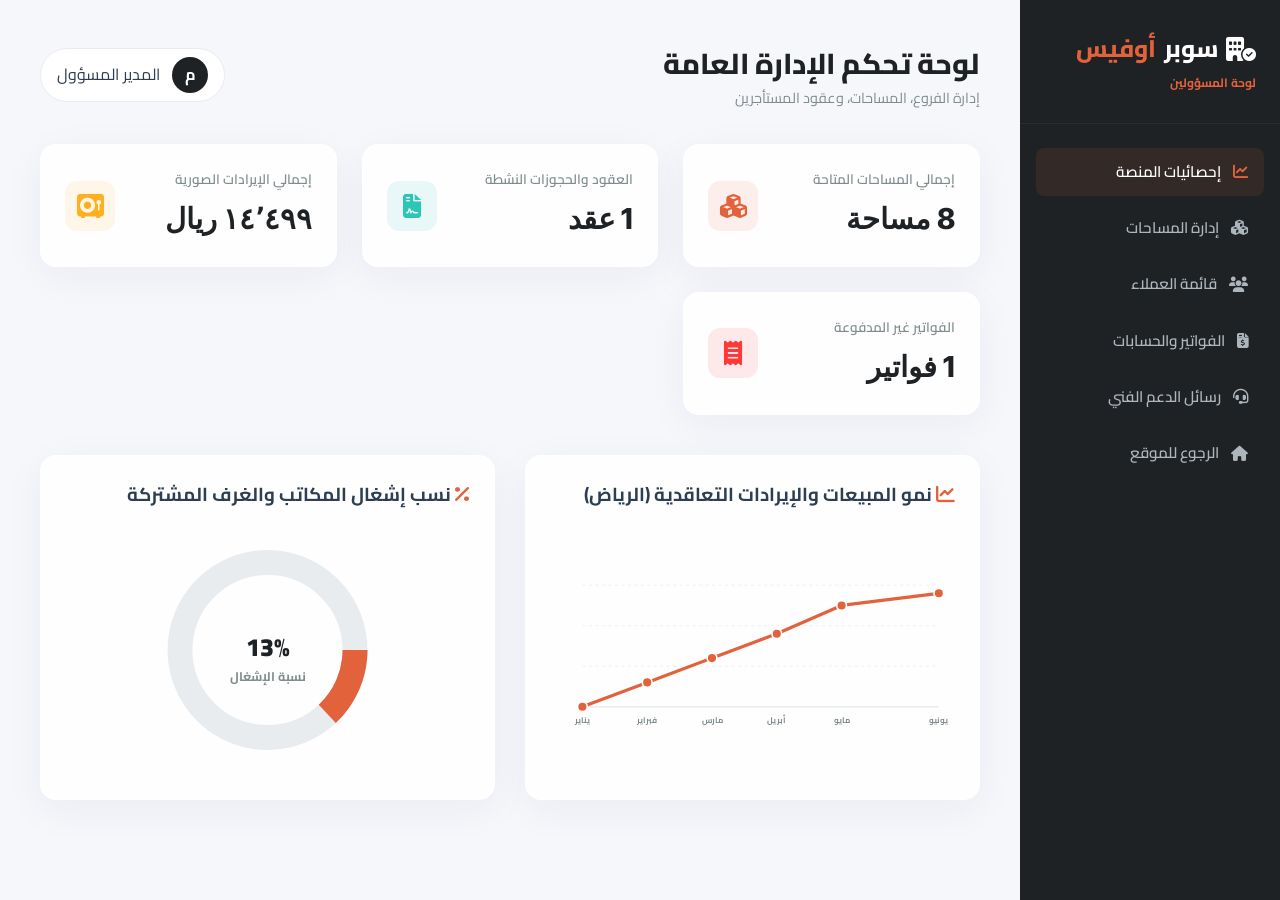
==== commit cec1b510: "Add files via upload" ====
--- a/admin.html
+++ b/admin.html
@@ -114,63 +114,150 @@
                         </div>
                     </div>
                 </div>
+
+                <!-- SVG Charts Section -->
+                <div style="display: grid; grid-template-columns: 1fr 1fr; gap: 30px; margin-top: 30px;">
+                    <!-- Sales Trend Chart (Line Chart SVG) -->
+                    <div class="glass-card">
+                        <h3><i class="fa-solid fa-chart-line" style="color: var(--primary);"></i> نمو المبيعات والإيرادات التعاقدية (الرياض)</h3>
+                        <div class="chart-container-box">
+                            <svg viewBox="0 0 500 200" class="chart-svg" id="revenue-line-chart">
+                                <!-- Grid Lines -->
+                                <line x1="40" y1="20" x2="480" y2="20" stroke="var(--grey-200)" stroke-width="1" stroke-dasharray="4" />
+                                <line x1="40" y1="70" x2="480" y2="70" stroke="var(--grey-200)" stroke-width="1" stroke-dasharray="4" />
+                                <line x1="40" y1="120" x2="480" y2="120" stroke="var(--grey-200)" stroke-width="1" stroke-dasharray="4" />
+                                <line x1="40" y1="170" x2="480" y2="170" stroke="var(--grey-200)" stroke-width="2" />
+                                
+                                <!-- Chart Path Line -->
+                                <path d="M40 170 L120 140 L200 110 L280 80 L360 45 L480 30" fill="none" stroke="var(--primary)" stroke-width="4" stroke-linecap="round" stroke-linejoin="round" />
+                                
+                                <!-- Interactive Dots -->
+                                <circle cx="40" cy="170" r="6" fill="var(--primary)" stroke="var(--white)" stroke-width="2" style="cursor: pointer;" onclick="showChartValue(event, 'يناير: 15,000 ريال')" />
+                                <circle cx="120" cy="140" r="6" fill="var(--primary)" stroke="var(--white)" stroke-width="2" style="cursor: pointer;" onclick="showChartValue(event, 'فبراير: 24,000 ريال')" />
+                                <circle cx="200" cy="110" r="6" fill="var(--primary)" stroke="var(--white)" stroke-width="2" style="cursor: pointer;" onclick="showChartValue(event, 'مارس: 38,000 ريال')" />
+                                <circle cx="280" cy="80" r="6" fill="var(--primary)" stroke="var(--white)" stroke-width="2" style="cursor: pointer;" onclick="showChartValue(event, 'أبريل: 55,000 ريال')" />
+                                <circle cx="360" cy="45" r="6" fill="var(--primary)" stroke="var(--white)" stroke-width="2" style="cursor: pointer;" onclick="showChartValue(event, 'مايو: 82,000 ريال')" />
+                                <circle cx="480" cy="30" r="6" fill="var(--primary)" stroke="var(--white)" stroke-width="2" style="cursor: pointer;" onclick="showChartValue(event, 'يونيو: 125,000 ريال')" />
+                                
+                                <!-- Labels -->
+                                <text x="40" y="190" fill="var(--text-muted)" font-size="10" font-weight="700" text-anchor="middle">يناير</text>
+                                <text x="120" y="190" fill="var(--text-muted)" font-size="10" font-weight="700" text-anchor="middle">فبراير</text>
+                                <text x="200" y="190" fill="var(--text-muted)" font-size="10" font-weight="700" text-anchor="middle">مارس</text>
+                                <text x="280" y="190" fill="var(--text-muted)" font-size="10" font-weight="700" text-anchor="middle">أبريل</text>
+                                <text x="360" y="190" fill="var(--text-muted)" font-size="10" font-weight="700" text-anchor="middle">مايو</text>
+                                <text x="480" y="190" fill="var(--text-muted)" font-size="10" font-weight="700" text-anchor="middle">يونيو</text>
+                            </svg>
+                            <div class="chart-tooltip-svg" id="chart-tooltip">قيمة الإيرادات</div>
+                        </div>
+                    </div>
+                    
+                    <!-- Occupancy Donut Chart (SVG Circle) -->
+                    <div class="glass-card">
+                        <h3><i class="fa-solid fa-percent" style="color: var(--primary);"></i> نسب إشغال المكاتب والغرف المشتركة</h3>
+                        <div class="chart-container-box">
+                            <svg viewBox="0 0 200 200" class="chart-svg">
+                                <circle cx="100" cy="100" r="70" fill="transparent" stroke="var(--grey-200)" stroke-width="20" />
+                                <circle cx="100" cy="100" r="70" fill="transparent" stroke="var(--primary)" stroke-width="20" 
+                                        stroke-dasharray="440" stroke-dashoffset="110" class="donut-segment" id="occupancy-donut" />
+                                <text x="100" y="105" fill="var(--dark-slate)" font-size="20" font-weight="900" text-anchor="middle" id="occupancy-percent-text">75%</text>
+                                <text x="100" y="125" fill="var(--text-muted)" font-size="10" font-weight="700" text-anchor="middle">نسبة الإشغال</text>
+                            </svg>
+                        </div>
+                    </div>
+                </div>
             </section>
 
             <!-- VIEW: SPACES -->
             <section class="portal-tab-view" id="view-spaces" style="display: none;">
                 <!-- Add New Space Form -->
-                <div class="glass-card" style="margin-bottom: 30px;">
-                    <h3><i class="fa-solid fa-circle-plus" style="color:var(--primary);"></i> إضافة مساحة أو مكتب جديد للفرع</h3>
-                    <p style="color:var(--text-muted); font-size:0.9rem; margin-bottom:20px;">قم بإدخال بيانات المساحة وتحديد الفرع لتعرض فوراً للزوار لحجزها.</p>
-                    
-                    <form id="add-space-form">
-                        <div style="display:grid; grid-template-columns: repeat(auto-fit, minmax(200px, 1fr)); gap:20px;">
-                            <div class="form-group">
-                                <label>اسم / رقم المكتب *</label>
-                                <input type="text" class="form-control" id="space-name" placeholder="مثال: مكتب 10-A" required>
+                <div style="display: grid; grid-template-columns: 2fr 1fr; gap: 30px; margin-bottom: 30px;">
+                    <!-- Add Form -->
+                    <div class="glass-card">
+                        <h3><i class="fa-solid fa-circle-plus" style="color:var(--primary);"></i> إضافة مساحة أو مكتب جديد للفرع</h3>
+                        <p style="color:var(--text-muted); font-size:0.9rem; margin-bottom:20px;">قم بإدخال بيانات المساحة وتحديد الفرع لتعرض فوراً للزوار لحجزها.</p>
+                        
+                        <form id="add-space-form">
+                            <div style="display:grid; grid-template-columns: 1fr 1fr; gap:20px;">
+                                <div class="form-group">
+                                    <label>اسم / رقم المكتب *</label>
+                                    <input type="text" class="form-control" id="space-name" placeholder="مثال: مكتب 10-A" required>
+                                </div>
+                                
+                                <div class="form-group">
+                                    <label>الفرع التابع له *</label>
+                                    <select class="form-control" id="space-branch" required>
+                                        <option value="1">فرع العارض</option>
+                                        <option value="4">فرع السويدي</option>
+                                        <option value="9">فرع الروضة</option>
+                                    </select>
+                                </div>
+                                
+                                <div class="form-group">
+                                    <label>نوع المساحة *</label>
+                                    <select class="form-control" id="space-type" required>
+                                        <option value="private-office">مكتب خاص</option>
+                                        <option value="coworking-space">مساحة عمل مشترك</option>
+                                        <option value="virtual-office">مكتب افتراضي</option>
+                                        <option value="meeting-room">قاعة اجتماعات</option>
+                                        <option value="warehouse">مستودع</option>
+                                    </select>
+                                </div>
+                                
+                                <div class="form-group">
+                                    <label>السعر بالريال *</label>
+                                    <input type="number" class="form-control font-number" id="space-price" placeholder="4500" required>
+                                </div>
+                                
+                                <div class="form-group">
+                                    <label>دورة السعر *</label>
+                                    <select class="form-control" id="space-period" required>
+                                        <option value="شهر">شهرياً</option>
+                                        <option value="سنة">سنوياً</option>
+                                        <option value="ساعة">بالساعة</option>
+                                    </select>
+                                </div>
+                                
+                                <div class="form-group">
+                                    <label>سعة الأفراد *</label>
+                                    <input type="text" class="form-control" id="space-capacity" placeholder="مثال: 1 - 4 موظفين" required>
+                                </div>
                             </div>
                             
-                            <div class="form-group">
-                                <label>الفرع التابع له *</label>
-                                <select class="form-control" id="space-branch" required>
-                                    <option value="1">فرع العارض</option>
-                                    <option value="4">فرع السويدي</option>
-                                    <option value="9">فرع الروضة</option>
-                                </select>
+                            <button type="submit" class="btn btn-primary" style="margin-top: 15px; width: 100%;"><i class="fa-solid fa-folder-plus"></i> إضافة المساحة وحفظها</button>
+                        </form>
+                    </div>
+                    
+                    <!-- Live Preview Card -->
+                    <div class="glass-card" style="display: flex; flex-direction: column; justify-content: center;">
+                        <h4 style="margin-bottom: 15px; text-align: center; color: var(--primary); font-weight: 800;"><i class="fa-solid fa-eye"></i> معاينة كرت المكتب الحية</h4>
+                        <div class="glass-card space-search-card" style="margin: 0; box-shadow: none; border-color: rgba(226, 98, 59, 0.2);">
+                            <div class="space-card-img-wrapper">
+                                <img id="preview-card-image" src="https://superoffice.sa/uploads/offices/1721640105.webp" alt="معاينة">
+                                <span class="badge badge-success space-card-status-badge">
+                                    <i class="fa-solid fa-check"></i> متاح
+                                </span>
                             </div>
-                            
-                            <div class="form-group">
-                                <label>نوع المساحة *</label>
-                                <select class="form-control" id="space-type" required>
-                                    <option value="private-office">مكتب خاص</option>
-                                    <option value="coworking-space">مساحة عمل مشترك</option>
-                                    <option value="virtual-office">مكتب افتراضي</option>
-                                    <option value="warehouse">مستودع</option>
-                                </select>
+                            <div class="space-card-body" style="padding: 15px;">
+                                <h3 id="preview-card-name">مكتب جديد</h3>
+                                <div class="space-card-meta" style="margin-bottom: 8px;">
+                                    <div class="space-card-meta-item">
+                                        <i class="fa-solid fa-map-pin"></i>
+                                        <span id="preview-card-branch">فرع العارض</span>
+                                    </div>
+                                    <div class="space-card-meta-item">
+                                        <i class="fa-solid fa-user-group"></i>
+                                        <span id="preview-card-capacity">سعة: 1-4 أفراد</span>
+                                    </div>
+                                </div>
+                                <p style="font-size:0.8rem; color:var(--text-muted); margin-bottom:10px;">نوع الخدمة: <strong id="preview-card-type">مكتب خاص</strong></p>
+                                <div class="space-card-price-row">
+                                    <div class="space-card-price" id="preview-card-price" style="font-size: 1.1rem;">
+                                        4500 <span>ريال / شهر</span>
+                                    </div>
+                                </div>
                             </div>
-                            
-                            <div class="form-group">
-                                <label>السعر بالريال *</label>
-                                <input type="number" class="form-control font-number" id="space-price" placeholder="4500" required>
-                            </div>
-                            
-                            <div class="form-group">
-                                <label>دورة السعر *</label>
-                                <select class="form-control" id="space-period" required>
-                                    <option value="شهر">شهرياً</option>
-                                    <option value="سنة">سنوياً</option>
-                                    <option value="ساعة">بالساعة</option>
-                                </select>
-                            </div>
-                            
-                            <div class="form-group">
-                                <label>سعة الأفراد *</label>
-                                <input type="text" class="form-control" id="space-capacity" placeholder="مثال: 1 - 4 موظفين" required>
-                            </div>
-                        </div>
-                        
-                        <button type="submit" class="btn btn-primary" style="margin-top: 10px;"><i class="fa-solid fa-folder-plus"></i> إضافة المساحة وحفظها</button>
-                    </form>
+                        </div>
+                    </div>
                 </div>
 
                 <!-- Existing Spaces List -->
@@ -282,6 +369,10 @@
         
         let activeClientChatEmail = null;
 
+        // Ensure Light Mode is always active
+        document.body.classList.remove('dark-mode');
+        localStorage.removeItem('theme');
+
         sidebarLinks.forEach(link => {
             link.addEventListener('click', function() {
                 const target = this.getAttribute('data-target');
@@ -308,7 +399,10 @@
 
             // Reload data
             if (targetTabId === 'view-overview') loadStatsOverview();
-            if (targetTabId === 'view-spaces') loadSpacesList();
+            if (targetTabId === 'view-spaces') {
+                loadSpacesList();
+                updateLivePreview();
+            }
             if (targetTabId === 'view-customers') loadCustomersTable();
             if (targetTabId === 'view-invoices') loadInvoicesTable();
             if (targetTabId === 'view-support') loadSupportChats();
@@ -328,20 +422,54 @@
             document.getElementById('stat-active-bookings').textContent = `${bookings.length} عقد`;
             document.getElementById('stat-total-revenue').textContent = `${grossRevenue.toLocaleString('ar-SA')} ريال`;
             document.getElementById('stat-unpaid-count').textContent = `${unpaid.length} فواتير`;
-        }
+
+            updateDonutChart();
+        }
+
+        // Donut Chart Occupancy calculation
+        function updateDonutChart() {
+            const spaces = DB.getSpaces();
+            const occupiedCount = spaces.filter(s => s.state !== 1).length;
+            const percent = Math.round((occupiedCount / spaces.length) * 100) || 45;
+            
+            document.getElementById('occupancy-percent-text').textContent = percent + '%';
+            
+            // stroke dasharray is 440 (circumference). offset = 440 - (440 * percent / 100)
+            const offset = 440 - (440 * percent / 100);
+            document.getElementById('occupancy-donut').setAttribute('stroke-dashoffset', offset);
+        }
+
+        // SVG Chart interaction
+        window.showChartValue = function(event, text) {
+            const tooltip = document.getElementById('chart-tooltip');
+            tooltip.textContent = text;
+            tooltip.style.display = 'block';
+            
+            const rect = event.target.getBoundingClientRect();
+            const parentRect = event.target.parentElement.parentElement.getBoundingClientRect();
+            
+            tooltip.style.left = (rect.left - parentRect.left - 20) + 'px';
+            tooltip.style.top = (rect.top - parentRect.top - 35) + 'px';
+        };
 
         // Add space form handler
         document.getElementById('add-space-form').addEventListener('submit', function(e) {
             e.preventDefault();
             
+            const spaceType = document.getElementById('space-type').value;
+            let imgUrl = "https://superoffice.sa/uploads/offices/1721640105.webp";
+            if (spaceType === 'coworking-space') imgUrl = "https://superoffice.sa/uploads/pages/1736932403.jpg";
+            if (spaceType === 'meeting-room') imgUrl = "https://superoffice.sa/uploads/pages/1736932145.jpg";
+            if (spaceType === 'virtual-office') imgUrl = "https://superoffice.sa/uploads/pages/1736932598.jpg";
+
             const space = {
                 name: document.getElementById('space-name').value.trim(),
                 branchId: parseInt(document.getElementById('space-branch').value),
-                type: document.getElementById('space-type').value,
+                type: spaceType,
                 price: parseFloat(document.getElementById('space-price').value),
                 pricePeriod: document.getElementById('space-period').value,
                 capacity: document.getElementById('space-capacity').value.trim(),
-                image: "https://superoffice.sa/uploads/offices/1721640105.webp" // Default dummy office image
+                image: imgUrl
             };
 
             DB.addSpace(space);
@@ -353,7 +481,47 @@
             document.getElementById('space-capacity').value = '';
             
             loadSpacesList();
+            updateLivePreview();
         });
+
+        // Workspace Live Preview Card generator
+        const spaceNameInput = document.getElementById('space-name');
+        const spaceBranchInput = document.getElementById('space-branch');
+        const spaceTypeInput = document.getElementById('space-type');
+        const spacePriceInput = document.getElementById('space-price');
+        const spacePeriodInput = document.getElementById('space-period');
+        const spaceCapacityInput = document.getElementById('space-capacity');
+
+        function updateLivePreview() {
+            document.getElementById('preview-card-name').textContent = spaceNameInput.value || 'مكتب جديد';
+            
+            const branchText = spaceBranchInput.options[spaceBranchInput.selectedIndex]?.text || 'فرع العارض';
+            document.getElementById('preview-card-branch').textContent = branchText;
+            
+            const typeText = spaceTypeInput.options[spaceTypeInput.selectedIndex]?.text || 'مكتب خاص';
+            document.getElementById('preview-card-type').textContent = typeText;
+            
+            const priceVal = spacePriceInput.value || '4500';
+            const periodVal = spacePeriodInput.value || 'شهر';
+            document.getElementById('preview-card-price').innerHTML = `${priceVal} <span>ريال / ${periodVal}</span>`;
+            
+            const capacityText = spaceCapacityInput.value || '1-4 أفراد';
+            document.getElementById('preview-card-capacity').textContent = `سعة: ${capacityText}`;
+
+            const type = spaceTypeInput.value;
+            let imgUrl = "https://superoffice.sa/uploads/offices/1721640105.webp";
+            if (type === 'coworking-space') imgUrl = "https://superoffice.sa/uploads/pages/1736932403.jpg";
+            if (type === 'meeting-room') imgUrl = "https://superoffice.sa/uploads/pages/1736932145.jpg";
+            if (type === 'virtual-office') imgUrl = "https://superoffice.sa/uploads/pages/1736932598.jpg";
+            document.getElementById('preview-card-image').src = imgUrl;
+        }
+
+        spaceNameInput.addEventListener('input', updateLivePreview);
+        spaceBranchInput.addEventListener('change', updateLivePreview);
+        spaceTypeInput.addEventListener('change', updateLivePreview);
+        spacePriceInput.addEventListener('input', updateLivePreview);
+        spacePeriodInput.addEventListener('change', updateLivePreview);
+        spaceCapacityInput.addEventListener('input', updateLivePreview);
 
         // Load spaces grid
         function loadSpacesList() {
@@ -369,6 +537,7 @@
                 if (s.type === 'private-office') typeName = 'مكتب خاص';
                 if (s.type === 'coworking-space') typeName = 'عمل مشترك';
                 if (s.type === 'virtual-office') typeName = 'مكتب افتراضي';
+                if (s.type === 'meeting-room') typeName = 'قاعة اجتماعات';
                 if (s.type === 'warehouse') typeName = 'مستودع';
                 
                 const card = document.createElement('div');
@@ -488,7 +657,7 @@
         function selectChat(email, name) {
             activeClientChatEmail = email;
             chatHeaderTitle.textContent = name;
-            chatHeaderSubtitle.innerHTML = `<span style="color:var(--success); font-weight:600;"><i class="fa-solid fa-circle"></i> متصل للتراسل</span>`;
+            chatHeaderSubtitle.innerHTML = '';
             chatSendForm.style.display = 'flex';
             
             loadSupportChats(); // rerender sidebar list to reflect active class
--- a/style.css
+++ b/style.css
@@ -1587,3 +1587,456 @@
         display: block;
     }
 }
+
+/* ==================== Dark Mode Style System ==================== */
+body.dark-mode {
+    --light-bg: #101213;
+    --white: #1b1e20;
+    --grey-50: #141617;
+    --grey-100: #222629;
+    --grey-200: #2c3135;
+    --grey-300: #3c4247;
+    --grey-500: #8a949d;
+    --grey-700: #ccd5dd;
+    --text-main: #e2e8f0;
+    --text-muted: #94a3b8;
+    --dark-slate: #0b0c0d;
+    --glass-bg: rgba(27, 30, 32, 0.85);
+    --glass-border: rgba(255, 255, 255, 0.08);
+    --glass-shadow: 0 10px 40px 0 rgba(0, 0, 0, 0.3);
+    background-color: var(--light-bg);
+    color: var(--text-main);
+}
+
+body.dark-mode .nav-container, 
+body.dark-mode .main-header,
+body.dark-mode .sidebar {
+    background-color: rgba(27, 30, 32, 0.95);
+    border-bottom-color: var(--grey-200);
+}
+
+body.dark-mode .sidebar-brand {
+    border-bottom-color: rgba(255, 255, 255, 0.08);
+}
+
+body.dark-mode .sidebar-logout {
+    border-top-color: rgba(255, 255, 255, 0.08);
+}
+
+body.dark-mode .custom-table th {
+    background-color: var(--grey-100);
+    border-bottom-color: var(--grey-200);
+}
+
+body.dark-mode .custom-table td {
+    border-bottom-color: var(--grey-200);
+}
+
+body.dark-mode .form-control {
+    background-color: var(--grey-100);
+    border-color: var(--grey-300);
+    color: var(--text-main);
+}
+
+body.dark-mode .user-profile-menu {
+    background-color: var(--white);
+    border-color: var(--grey-200);
+}
+
+body.dark-mode .accordion-content {
+    background-color: var(--white);
+}
+
+body.dark-mode .chat-main {
+    background-color: var(--white);
+    border-color: var(--grey-200);
+}
+
+body.dark-mode .chat-messages {
+    background-color: var(--grey-50);
+}
+
+body.dark-mode .chat-bubble.received {
+    background-color: var(--grey-200);
+    color: var(--text-main);
+}
+
+body.dark-mode .chat-footer {
+    border-top-color: var(--grey-200);
+}
+
+body.dark-mode .signature-area {
+    background-color: var(--grey-100);
+    border-color: var(--grey-300);
+}
+
+body.dark-mode .modal-content {
+    background-color: var(--white);
+}
+
+/* ==================== Recommender Wizard Styles ==================== */
+.recommender-card {
+    max-width: 650px;
+    margin: 40px auto;
+    padding: 35px;
+    position: relative;
+}
+.recommender-step {
+    display: none;
+    animation: fadeIn 0.4s ease-out;
+}
+.recommender-step.active {
+    display: block;
+}
+.recommender-options {
+    display: grid;
+    grid-template-columns: 1fr 1fr;
+    gap: 15px;
+    margin: 25px 0;
+}
+@media (max-width: 480px) {
+    .recommender-options {
+        grid-template-columns: 1fr;
+    }
+}
+.recommender-opt-btn {
+    background: var(--grey-50);
+    border: 2px solid var(--grey-200);
+    padding: 20px;
+    border-radius: 12px;
+    cursor: pointer;
+    font-weight: 700;
+    transition: var(--transition);
+    text-align: center;
+    display: flex;
+    flex-direction: column;
+    align-items: center;
+    gap: 10px;
+}
+.recommender-opt-btn i {
+    font-size: 1.5rem;
+    color: var(--primary);
+    opacity: 0.8;
+    transition: var(--transition);
+}
+.recommender-opt-btn:hover {
+    border-color: var(--primary);
+    background: rgba(226, 98, 59, 0.03);
+    transform: translateY(-2px);
+}
+.recommender-opt-btn.selected {
+    border-color: var(--primary);
+    background: rgba(226, 98, 59, 0.08);
+    box-shadow: var(--primary-glow);
+}
+.recommender-progress {
+    height: 6px;
+    background: var(--grey-200);
+    border-radius: 3px;
+    margin-bottom: 25px;
+    overflow: hidden;
+}
+.recommender-progress-bar {
+    height: 100%;
+    background: var(--primary);
+    width: 33.33%;
+    transition: width 0.4s cubic-bezier(0.16, 1, 0.3, 1);
+}
+.recommender-result {
+    display: flex;
+    flex-direction: column;
+    align-items: center;
+    gap: 20px;
+    text-align: center;
+    animation: scaleIn 0.5s cubic-bezier(0.175, 0.885, 0.32, 1.275);
+}
+@keyframes fadeIn {
+    from { opacity: 0; transform: translateY(10px); }
+    to { opacity: 1; transform: translateY(0); }
+}
+@keyframes scaleIn {
+    from { opacity: 0; transform: scale(0.9); }
+    to { opacity: 1; transform: scale(1); }
+}
+
+/* ==================== Visual Time Slots Scheduler ==================== */
+.time-slots-container {
+    margin-top: 15px;
+    border: 1px solid var(--grey-200);
+    border-radius: 12px;
+    padding: 20px;
+    background: var(--grey-50);
+}
+.time-slots-grid {
+    display: grid;
+    grid-template-columns: repeat(auto-fill, minmax(100px, 1fr));
+    gap: 12px;
+    margin-top: 15px;
+}
+.time-slot-btn {
+    background: var(--white);
+    border: 1.5px solid var(--grey-300);
+    padding: 10px 5px;
+    border-radius: 8px;
+    font-size: 0.85rem;
+    font-weight: 700;
+    cursor: pointer;
+    transition: var(--transition);
+    text-align: center;
+}
+.time-slot-btn:hover:not(.reserved) {
+    border-color: var(--primary);
+    color: var(--primary);
+    background: rgba(226, 98, 59, 0.02);
+}
+.time-slot-btn.selected {
+    background: var(--primary);
+    color: var(--white);
+    border-color: var(--primary);
+    box-shadow: var(--primary-glow);
+}
+.time-slot-btn.reserved {
+    background: var(--grey-200);
+    color: var(--grey-500);
+    border-color: var(--grey-200);
+    cursor: not-allowed;
+    text-decoration: line-through;
+    opacity: 0.6;
+}
+
+/* ==================== Step Wizard styles ==================== */
+.step-indicators-wrapper {
+    display: flex;
+    justify-content: space-between;
+    margin-bottom: 30px;
+    position: relative;
+}
+.step-indicators-wrapper::before {
+    content: '';
+    position: absolute;
+    top: 15px;
+    left: 10%;
+    right: 10%;
+    height: 3px;
+    background-color: var(--grey-200);
+    z-index: 1;
+}
+.step-indicator-item {
+    width: 32px;
+    height: 32px;
+    border-radius: 50%;
+    background-color: var(--grey-200);
+    color: var(--text-muted);
+    display: flex;
+    align-items: center;
+    justify-content: center;
+    font-weight: 700;
+    font-size: 0.9rem;
+    z-index: 2;
+    transition: var(--transition);
+    border: 3px solid var(--white);
+}
+.step-indicator-item.active {
+    background-color: var(--primary);
+    color: var(--white);
+    box-shadow: var(--primary-glow);
+    border-color: var(--white);
+}
+.step-indicator-item.completed {
+    background-color: var(--success);
+    color: var(--white);
+    border-color: var(--white);
+}
+.wizard-step-pane {
+    display: none;
+    animation: fadeIn 0.4s ease-out;
+}
+.wizard-step-pane.active {
+    display: block;
+}
+.font-signature-preview {
+    margin-top: 15px;
+    padding: 15px;
+    border: 1px solid var(--grey-200);
+    border-radius: 8px;
+    background-color: var(--grey-50);
+    min-height: 80px;
+    display: flex;
+    align-items: center;
+    justify-content: center;
+    font-size: 1.8rem;
+    color: var(--dark-slate);
+    transition: var(--transition);
+}
+.font-selector-list {
+    display: flex;
+    gap: 10px;
+    margin-top: 10px;
+    flex-wrap: wrap;
+}
+.font-opt-btn {
+    padding: 6px 12px;
+    border: 1px solid var(--grey-300);
+    border-radius: 6px;
+    cursor: pointer;
+    font-size: 0.85rem;
+    background-color: var(--white);
+    font-weight: 700;
+}
+.font-opt-btn.active {
+    border-color: var(--primary);
+    background-color: rgba(226, 98, 59, 0.05);
+    color: var(--primary);
+}
+
+/* ==================== Printable Invoices Styling ==================== */
+.invoice-print-card {
+    border: 1px solid var(--grey-200);
+    border-radius: 12px;
+    background: var(--white);
+    padding: 40px;
+    box-shadow: var(--card-shadow);
+    position: relative;
+}
+.invoice-header-row {
+    display: flex;
+    justify-content: space-between;
+    align-items: center;
+    border-bottom: 2px solid var(--grey-200);
+    padding-bottom: 25px;
+    margin-bottom: 30px;
+}
+.invoice-details-grid {
+    display: grid;
+    grid-template-columns: 1fr 1fr;
+    gap: 30px;
+    margin-bottom: 40px;
+}
+@media print {
+    body * {
+        visibility: hidden;
+    }
+    .invoice-print-card, .invoice-print-card * {
+        visibility: visible;
+    }
+    .invoice-print-card {
+        position: absolute;
+        left: 0;
+        top: 0;
+        width: 100%;
+        border: none;
+        box-shadow: none;
+        padding: 0;
+    }
+    .sidebar, .portal-header, .portal-title, .nav-actions, .btn-print-hide {
+        display: none !important;
+    }
+}
+
+/* ==================== WhatsApp Chat UI ==================== */
+.chat-header-user {
+    display: flex;
+    align-items: center;
+    gap: 12px;
+}
+.chat-avatar {
+    width: 40px;
+    height: 40px;
+    border-radius: 50%;
+    background-color: var(--primary);
+    color: var(--white);
+    display: flex;
+    align-items: center;
+    justify-content: center;
+    font-weight: 700;
+}
+.chat-header-info h4 {
+    font-size: 0.95rem;
+    font-weight: 800;
+    color: var(--dark-slate);
+}
+.chat-header-info span {
+    font-size: 0.75rem;
+    color: var(--success);
+    display: flex;
+    align-items: center;
+    gap: 5px;
+}
+.chat-bubble-status {
+    display: flex;
+    align-items: center;
+    justify-content: flex-end;
+    gap: 4px;
+    font-size: 0.7rem;
+    opacity: 0.8;
+    margin-top: 3px;
+}
+.chat-ticks {
+    color: #34b7f1;
+}
+.chat-typing-indicator {
+    align-self: flex-end;
+    background-color: var(--grey-200);
+    color: var(--text-muted);
+    padding: 8px 16px;
+    border-radius: 14px;
+    border-top-left-radius: 2px;
+    font-size: 0.8rem;
+    display: none;
+    animation: bubbleIn 0.25s ease-out;
+}
+
+/* ==================== SVG Charts ==================== */
+.chart-container-box {
+    height: 250px;
+    position: relative;
+    margin-top: 15px;
+    display: flex;
+    align-items: center;
+    justify-content: center;
+}
+.chart-svg {
+    width: 100%;
+    height: 100%;
+}
+.chart-tooltip-svg {
+    background: var(--dark-slate);
+    color: var(--white);
+    padding: 6px 12px;
+    border-radius: 6px;
+    font-size: 0.75rem;
+    position: absolute;
+    pointer-events: none;
+    display: none;
+    z-index: 10;
+}
+.donut-segment {
+    transition: stroke-dashoffset 0.8s ease-out;
+}
+
+/* ==================== Dark Mode Switcher ==================== */
+.dark-mode-toggle-btn {
+    background: transparent;
+    border: none;
+    cursor: pointer;
+    font-size: 1.25rem;
+    color: var(--dark-slate);
+    display: flex;
+    align-items: center;
+    justify-content: center;
+    width: 38px;
+    height: 38px;
+    border-radius: 50%;
+    transition: var(--transition);
+}
+.dark-mode-toggle-btn:hover {
+    background: var(--grey-100);
+    color: var(--primary);
+}
+body.dark-mode .dark-mode-toggle-btn {
+    color: var(--white);
+}
+body.dark-mode .dark-mode-toggle-btn:hover {
+    background: var(--grey-200);
+}
+
